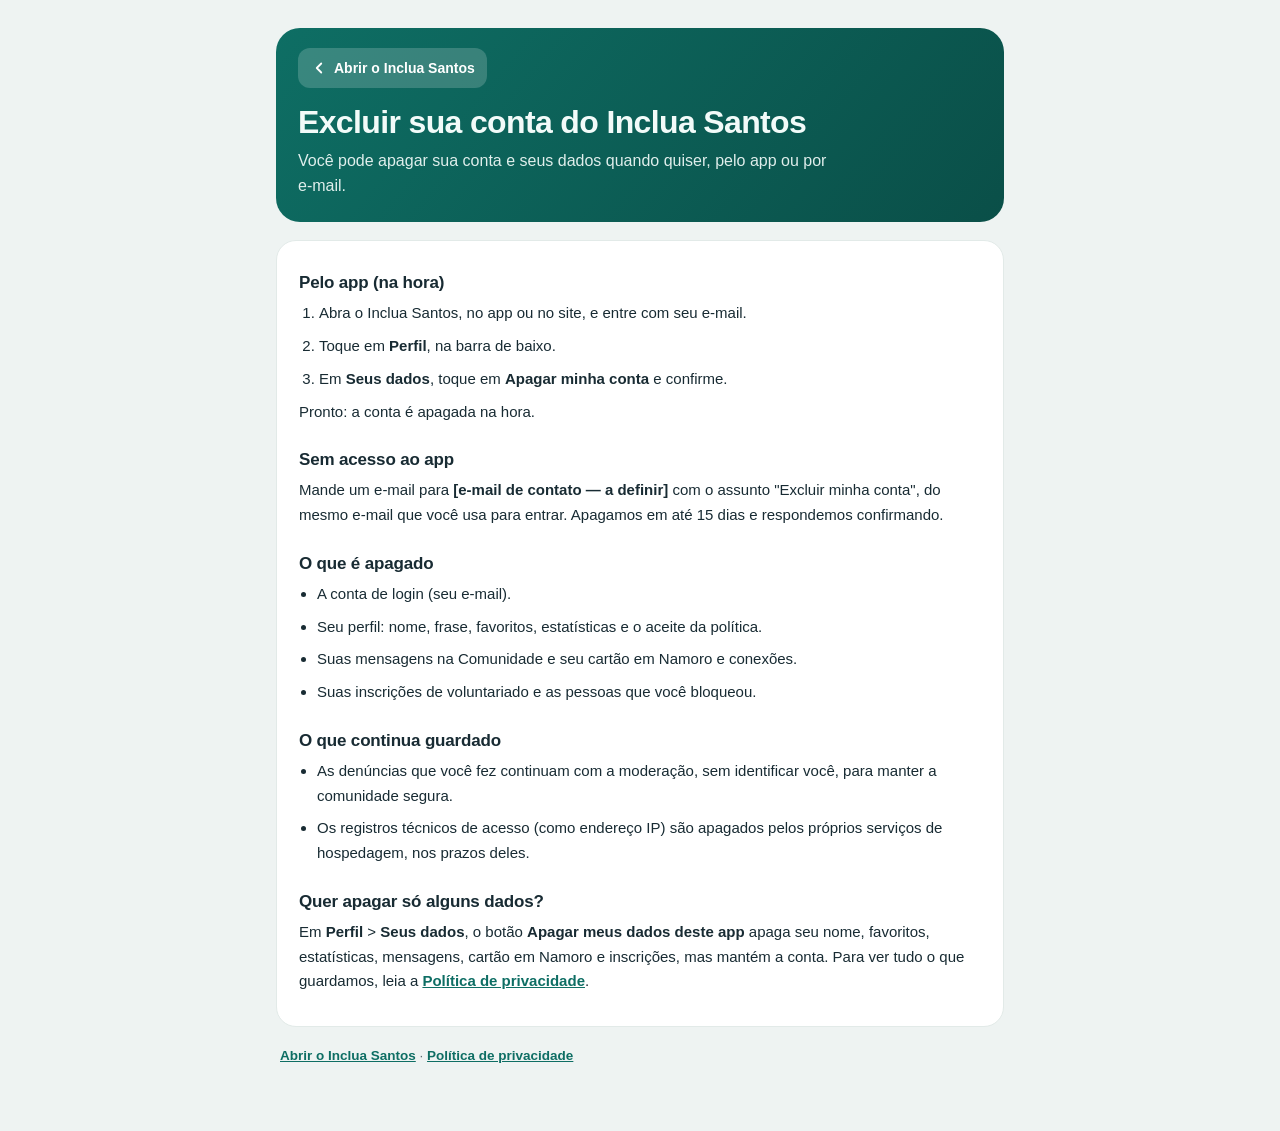
==== web/excluir-conta.html @ 398074b0 "Versão web independente do Inclua Santos com Supabase - web/: o protótipo do artifact sem depender d" ====
<!doctype html>
<html lang="pt-BR">
<head>
<meta charset="utf-8">
<meta name="viewport" content="width=device-width, initial-scale=1, viewport-fit=cover">
<meta http-equiv="Content-Security-Policy" content="default-src 'self'; script-src 'self'; style-src 'self' 'unsafe-inline'; img-src 'self' data:; object-src 'none'; frame-src 'none'; base-uri 'self'; form-action 'self'">
<title>Excluir conta · Inclua Santos</title>
<meta name="description" content="Como excluir sua conta e seus dados do app Inclua Santos.">
<meta name="theme-color" content="#0E6E64">
<link rel="icon" href="icons/icon.svg" type="image/svg+xml">
<link rel="icon" href="icons/favicon-32.png" sizes="32x32" type="image/png">
<link rel="stylesheet" href="css/app.css">
<link rel="stylesheet" href="css/pagina.css">
</head>
<body>
<main class="pagina">
  <header class="pagina-topo">
    <a class="voltar" href="./"><svg viewBox="0 0 24 24" fill="none" stroke="currentColor" stroke-width="2.4" stroke-linecap="round" stroke-linejoin="round" aria-hidden="true"><path d="M15 6l-6 6 6 6"/></svg>Abrir o Inclua Santos</a>
    <h1>Excluir sua conta do Inclua Santos</h1>
    <p>Você pode apagar sua conta e seus dados quando quiser, pelo app ou por e-mail.</p>
  </header>

  <article class="pagina-corpo politica">
    <h3>Pelo app (na hora)</h3>
    <ol>
      <li>Abra o Inclua Santos, no app ou no site, e entre com seu e-mail.</li>
      <li>Toque em <strong>Perfil</strong>, na barra de baixo.</li>
      <li>Em <strong>Seus dados</strong>, toque em <strong>Apagar minha conta</strong> e confirme.</li>
    </ol>
    <p>Pronto: a conta é apagada na hora.</p>

    <h3>Sem acesso ao app</h3>
    <p>Mande um e-mail para <strong class="contato-email">[e-mail de contato — a definir]</strong> com o assunto "Excluir minha conta", do mesmo e-mail que você usa para entrar. Apagamos em até 15 dias e respondemos confirmando.</p>

    <h3>O que é apagado</h3>
    <ul>
      <li>A conta de login (seu e-mail).</li>
      <li>Seu perfil: nome, frase, favoritos, estatísticas e o aceite da política.</li>
      <li>Suas mensagens na Comunidade e seu cartão em Namoro e conexões.</li>
      <li>Suas inscrições de voluntariado e as pessoas que você bloqueou.</li>
    </ul>

    <h3>O que continua guardado</h3>
    <ul>
      <li>As denúncias que você fez continuam com a moderação, sem identificar você, para manter a comunidade segura.</li>
      <li>Os registros técnicos de acesso (como endereço IP) são apagados pelos próprios serviços de hospedagem, nos prazos deles.</li>
    </ul>

    <h3>Quer apagar só alguns dados?</h3>
    <p>Em <strong>Perfil</strong> &gt; <strong>Seus dados</strong>, o botão <strong>Apagar meus dados deste app</strong> apaga seu nome, favoritos, estatísticas, mensagens, cartão em Namoro e inscrições, mas mantém a conta. Para ver tudo o que guardamos, leia a <a href="privacidade.html">Política de privacidade</a>.</p>
  </article>

  <p class="pagina-rodape"><a href="./">Abrir o Inclua Santos</a> · <a href="privacidade.html">Política de privacidade</a></p>
</main>
</body>
</html>
---- web/css/app.css ----
:root{
    --page-bg:#EEF3F2;
    --page-ink:#152530;
    --page-muted:#5A6B72;
    --card-shadow:0 24px 60px rgba(21,37,48,.18);

    --app-bg:#F7FAF9;
    --app-surface:#FFFFFF;
    --app-ink:#182B33;
    --app-muted:#5C6E75;
    --app-line:#E2EAE8;
    --brand:#0E6E64;
    --brand-soft:#DDEEEB;
    --accent:#F2A81D;

    --c-ativ:#0E6E64;   --c-ativ-bg:#DFEEEA;
    --c-ong:#6D4FC2;    --c-ong-bg:#EAE4F8;
    --c-emp:#1F5FA8;    --c-emp-bg:#E0EAF6;
    --c-sau:#C23A4B;    --c-sau-bg:#F9E3E6;
    --c-ali:#4C8A2F;    --c-ali-bg:#E4F0DC;
    --c-edu:#A96A00;    --c-edu-bg:#F7EBD4;
    --c-nam:#C2447E;    --c-nam-bg:#F9E2EE;

    --fav:#17803D;      --fav-bg:#DCF2E4;      --fav-deep:#0B4F26;
    --chat:#2E6F8E;     --chat-bg:#DFEAF1;
    --fav-solid:#17803D; --fav-on:#FFFFFF;
  }
  @media (prefers-color-scheme: dark){
    :root{
      --page-bg:#101B21;
      --page-ink:#E8F0EF;
      --page-muted:#93A6AC;
      --card-shadow:0 24px 60px rgba(0,0,0,.5);
      --app-bg:#15242B;
      --app-surface:#1C3039;
      --app-ink:#EAF3F1;
      --app-muted:#9EB3B8;
      --app-line:#2A404A;
      --brand:#3FB3A5;
      --brand-soft:#1E3C40;
      --c-ativ:#4FC0B0; --c-ativ-bg:#1D3B3C;
      --c-ong:#A98FE8;  --c-ong-bg:#33304E;
      --c-emp:#6FA8E0;  --c-emp-bg:#22374E;
      --c-sau:#E8798A;  --c-sau-bg:#452B33;
      --c-ali:#8BC46A;  --c-ali-bg:#2B3D26;
      --c-edu:#E0A94F;  --c-edu-bg:#43371F;
      --c-nam:#E883B4;  --c-nam-bg:#452B3B;
      --fav:#48B872;    --fav-bg:#1C3A28;      --fav-deep:#0E5C2E;
      --chat:#74AECD;   --chat-bg:#1E3746;
      --fav-solid:#1E8049; --fav-on:#FFFFFF;
    }
  }
  :root[data-theme="light"]{
    --page-bg:#EEF3F2; --page-ink:#152530; --page-muted:#5A6B72;
    --card-shadow:0 24px 60px rgba(21,37,48,.18);
    --app-bg:#F7FAF9; --app-surface:#FFFFFF; --app-ink:#182B33; --app-muted:#5C6E75;
    --app-line:#E2EAE8; --brand:#0E6E64; --brand-soft:#DDEEEB; --accent:#F2A81D;
    --c-ativ:#0E6E64; --c-ativ-bg:#DFEEEA; --c-ong:#6D4FC2; --c-ong-bg:#EAE4F8;
    --c-emp:#1F5FA8; --c-emp-bg:#E0EAF6; --c-sau:#C23A4B; --c-sau-bg:#F9E3E6;
    --c-ali:#4C8A2F; --c-ali-bg:#E4F0DC; --c-edu:#A96A00; --c-edu-bg:#F7EBD4;
    --c-nam:#C2447E; --c-nam-bg:#F9E2EE;
    --fav:#17803D;      --fav-bg:#DCF2E4;      --fav-deep:#0B4F26;
    --chat:#2E6F8E;     --chat-bg:#DFEAF1;
    --fav-solid:#17803D; --fav-on:#FFFFFF;
  }
  :root[data-theme="dark"]{
    --page-bg:#101B21; --page-ink:#E8F0EF; --page-muted:#93A6AC;
    --card-shadow:0 24px 60px rgba(0,0,0,.5);
    --app-bg:#15242B; --app-surface:#1C3039; --app-ink:#EAF3F1; --app-muted:#9EB3B8;
    --app-line:#2A404A; --brand:#3FB3A5; --brand-soft:#1E3C40;
    --c-ativ:#4FC0B0; --c-ativ-bg:#1D3B3C; --c-ong:#A98FE8; --c-ong-bg:#33304E;
    --c-emp:#6FA8E0; --c-emp-bg:#22374E; --c-sau:#E8798A; --c-sau-bg:#452B33;
    --c-ali:#8BC46A; --c-ali-bg:#2B3D26; --c-edu:#E0A94F; --c-edu-bg:#43371F;
    --c-nam:#E883B4; --c-nam-bg:#452B3B;
      --fav:#48B872;    --fav-bg:#1C3A28;      --fav-deep:#0E5C2E;
      --chat:#74AECD;   --chat-bg:#1E3746;
      --fav-solid:#1E8049; --fav-on:#FFFFFF;
  }

  *{box-sizing:border-box}
  body{
    margin:0;
    font-family:"Segoe UI",-apple-system,BlinkMacSystemFont,Roboto,"Helvetica Neue",Arial,sans-serif;
    background:var(--page-bg);
    color:var(--page-ink);
    min-height:100vh;
  }

  .stage{
    max-width:1100px;
    margin:0 auto;
    padding:48px 24px 72px;
    display:flex;
    gap:56px;
    align-items:flex-start;
    justify-content:center;
    flex-wrap:wrap;
  }
  .intro{flex:1 1 340px; max-width:420px; padding-top:32px}
  .intro .eyebrow{
    display:inline-block;
    font-size:12px; font-weight:700; letter-spacing:.14em; text-transform:uppercase;
    color:var(--brand);
    background:var(--brand-soft);
    padding:6px 12px; border-radius:999px;
    margin-bottom:18px;
  }
  .intro h1{
    font-size:clamp(30px,4vw,42px);
    line-height:1.12;
    margin:0 0 14px;
    letter-spacing:-.02em;
    text-wrap:balance;
  }
  .intro h1 em{font-style:normal; color:var(--brand)}
  .intro p{color:var(--page-muted); line-height:1.65; margin:0 0 22px; max-width:52ch}
  .feature-list{list-style:none; margin:0; padding:0; display:flex; flex-direction:column; gap:12px}
  .feature-list li{
    display:flex; gap:12px; align-items:flex-start;
    font-size:14.5px; line-height:1.5; color:var(--page-ink);
  }
  .feature-list .dot{
    flex:none; width:26px; height:26px; border-radius:8px;
    display:grid; place-items:center;
    background:var(--brand-soft); color:var(--brand);
  }
  .feature-list .dot svg{width:15px;height:15px}
  .hint{
    margin-top:26px; font-size:13px; color:var(--page-muted);
    border-left:3px solid var(--accent); padding-left:12px; line-height:1.55;
  }

  /* ---------- Phone ---------- */
  .phone{
    flex:none;
    width:392px; max-width:100%;
    background:#0B1418;
    border-radius:46px;
    padding:12px;
    box-shadow:var(--card-shadow);
  }
  .screen-wrap{
    background:var(--app-bg);
    border-radius:36px;
    overflow:hidden;
    height:780px;
    display:flex; flex-direction:column;
    position:relative;
    color:var(--app-ink);
  }
  .statusbar{
    flex:none;
    display:flex; justify-content:space-between; align-items:center;
    padding:14px 26px 8px;
    font-size:13px; font-weight:600;
    color:var(--app-ink);
  }
  .statusbar .icons{display:flex; gap:6px; align-items:center}
  .statusbar svg{width:16px; height:16px}

  .screens{flex:1; position:relative; overflow:hidden}
  .screen{
    position:absolute; inset:0;
    display:none;
    flex-direction:column;
    overflow-y:auto;
    scrollbar-width:thin;
    padding:8px 20px 96px;
    animation:slide .28s ease;
  }
  .screen.active{display:flex}
  @keyframes slide{from{opacity:0; transform:translateX(14px)} to{opacity:1; transform:none}}
  @media (prefers-reduced-motion: reduce){
    .screen{animation:none}
  }

  /* ---------- Home ---------- */
  .home-head{display:flex; align-items:center; justify-content:space-between; margin:6px 0 4px}
  .home-head .hello{font-size:13px; color:var(--app-muted); margin:0}
  .home-head .name{font-size:21px; font-weight:700; margin:2px 0 0; letter-spacing:-.01em}
  .avatar{
    width:44px; height:44px; border-radius:50%;
    background:linear-gradient(135deg,var(--brand),var(--accent));
    color:#fff; font-weight:700; font-size:16px;
    display:grid; place-items:center;
    border:none; cursor:pointer;
  }
  .search{
    margin:16px 0 6px;
    display:flex; align-items:center; gap:10px;
    background:var(--app-surface);
    border:1px solid var(--app-line);
    border-radius:14px;
    padding:12px 14px;
    color:var(--app-muted); font-size:14px;
  }
  .search svg{width:18px; height:18px; flex:none}

  .banner{
    margin:14px 0 4px;
    background:linear-gradient(120deg,var(--brand),#0A4F48);
    border-radius:18px;
    padding:16px 18px;
    color:#F2FBF9;
  }
  :root[data-theme="dark"] .banner{background:linear-gradient(120deg,#0E6E64,#0A4038)}
  .banner strong{display:block; font-size:15px; margin-bottom:4px}
  .banner span{font-size:12.5px; opacity:.85; line-height:1.45; display:block}

  .section-label{
    font-size:12px; font-weight:700; letter-spacing:.12em; text-transform:uppercase;
    color:var(--app-muted);
    margin:20px 0 12px;
  }
  .grid{display:grid; grid-template-columns:1fr 1fr; gap:12px}
  .cat{
    background:var(--app-surface);
    border:1px solid var(--app-line);
    border-radius:18px;
    padding:16px 14px 14px;
    text-align:left;
    cursor:pointer;
    font:inherit; color:var(--app-ink);
    display:flex; flex-direction:column; gap:10px;
    transition:transform .15s ease, box-shadow .15s ease;
  }
  .cat:hover{transform:translateY(-2px); box-shadow:0 10px 24px rgba(15,40,50,.10)}
  a.cat{text-decoration:none}
  .cat:focus-visible, .navbtn:focus-visible, .back:focus-visible, .avatar:focus-visible,
  .a11y-fab:focus-visible, .a11y-opt:focus-visible, .item:focus-visible{
    outline:3px solid var(--accent); outline-offset:2px;
  }
  .cat .ic{
    width:44px; height:44px; border-radius:13px;
    display:grid; place-items:center;
  }
  .cat .ic svg{width:23px; height:23px}
  .cat h3{margin:0; font-size:14.5px; font-weight:700; letter-spacing:-.01em}
  .cat p{margin:0; font-size:12px; color:var(--app-muted); line-height:1.45}
  .cat.wide{grid-column:1 / -1; flex-direction:row; align-items:center; gap:14px}
  .cat.wide .txt{display:flex; flex-direction:column; gap:3px}
  .cat .chev{margin-left:auto; color:var(--app-muted)}
  .cat .chev svg{width:18px;height:18px}

  /* ---------- Detail screens ---------- */
  .detail-head{
    margin:4px -20px 0;
    padding:14px 20px 18px;
    color:#fff;
    border-radius:0 0 26px 26px;
  }
  .detail-head .toprow{display:flex; align-items:center; gap:10px; margin-bottom:12px}
  .back{
    width:38px; height:38px; border-radius:12px; border:none; cursor:pointer;
    background:rgba(255,255,255,.22); color:#fff;
    display:grid; place-items:center;
  }
  .back svg{width:20px; height:20px}
  .detail-head h2{margin:0; font-size:22px; letter-spacing:-.01em}
  .detail-head p{margin:6px 0 0; font-size:13px; opacity:.92; line-height:1.5; max-width:40ch}
  .chips{display:flex; gap:8px; margin-top:14px; flex-wrap:wrap}
  .chip{
    font-size:11.5px; font-weight:600;
    background:rgba(255,255,255,.2); color:#fff;
    padding:5px 11px; border-radius:999px;
  }
  .items{display:flex; flex-direction:column; gap:12px; margin-top:18px}
  .item{
    background:var(--app-surface);
    border:1px solid var(--app-line);
    border-radius:16px;
    padding:14px;
    display:flex; gap:12px; align-items:flex-start;
    cursor:pointer; font:inherit; color:var(--app-ink); text-align:left;
    text-decoration:none;
  }
  .item .ext{margin-left:auto; flex:none; color:var(--app-muted); padding-top:2px}
  .item .ext svg{width:16px; height:16px}
  .item .ic{
    flex:none; width:42px; height:42px; border-radius:12px;
    display:grid; place-items:center;
  }
  .item .ic svg{width:21px; height:21px}
  .item h4{margin:0 0 3px; font-size:14px; font-weight:700}
  .item p{margin:0; font-size:12.5px; color:var(--app-muted); line-height:1.5}
  .tag{
    display:inline-block; margin-top:8px;
    font-size:10.5px; font-weight:700; letter-spacing:.06em; text-transform:uppercase;
    padding:3px 9px; border-radius:999px;
  }

  /* ---------- Bottom nav ---------- */
  .navbar{
    position:absolute; left:0; right:0; bottom:0;
    background:var(--app-surface);
    border-top:1px solid var(--app-line);
    display:flex;
    padding:8px 10px 18px;
  }
  .navbtn{
    flex:1; border:none; background:none; cursor:pointer;
    display:flex; flex-direction:column; align-items:center; gap:4px;
    font-size:10.5px; font-weight:600; color:var(--app-muted);
    padding:6px 0; border-radius:12px;
  }
  .navbtn svg{width:22px; height:22px}
  .navbtn.on{color:var(--brand)}

  /* ---------- Accessibility FAB ---------- */
  .a11y-fab{
    position:absolute; right:16px; bottom:86px; z-index:30;
    width:52px; height:52px; border-radius:50%;
    border:none; cursor:pointer;
    background:var(--brand); color:#fff;
    display:grid; place-items:center;
    box-shadow:0 8px 20px rgba(10,60,55,.35);
    font-weight:800; font-size:18px;
  }
  .a11y-menu{
    position:absolute; right:16px; bottom:146px; z-index:30;
    background:var(--app-surface);
    border:1px solid var(--app-line);
    border-radius:16px;
    box-shadow:0 14px 34px rgba(10,30,40,.25);
    padding:8px;
    display:none; flex-direction:column; gap:4px;
    min-width:190px;
  }
  .a11y-menu.open{display:flex}
  .a11y-opt{
    border:none; background:none; cursor:pointer;
    display:flex; align-items:center; gap:10px;
    font:inherit; font-size:13.5px; font-weight:600; color:var(--app-ink);
    padding:10px 12px; border-radius:11px;
  }
  .a11y-opt:hover{background:var(--brand-soft)}
  .a11y-opt svg{width:18px; height:18px; color:var(--brand)}
  .a11y-opt .state{margin-left:auto; font-size:11px; color:var(--app-muted); font-weight:700}

  /* in-app accessibility modes */
  .screen-wrap.big-text{font-size:117%}
  .screen-wrap.big-text .cat h3{font-size:16.5px}
  .screen-wrap.big-text .cat p{font-size:13.5px}
  .screen-wrap.big-text .item h4{font-size:16px}
  .screen-wrap.big-text .item p{font-size:14px}
  .screen-wrap.big-text .detail-head p{font-size:15px}
  .screen-wrap.contrast{
    --app-bg:#FFFFFF; --app-surface:#FFFFFF; --app-ink:#000000;
    --app-muted:#1E2A30; --app-line:#000000; --brand:#004A42; --brand-soft:#D2E8E4;
    --fav:#0A5C2B; --fav-bg:#FFFFFF; --fav-deep:#06371A;
    --chat:#12455C; --chat-bg:#FFFFFF;
    --fav-solid:#0A5C2B; --fav-on:#FFFFFF;
    --accent:#8A5A00;
  }
  .screen-wrap.contrast .fav-star[aria-pressed="true"]{
    background:#8A5A00; border-color:#8A5A00; color:#fff;
  }
  .screen-wrap.contrast .cat, .screen-wrap.contrast .item, .screen-wrap.contrast .search{border-width:2px}

  .toast{
    position:absolute; left:50%; bottom:150px; transform:translateX(-50%) translateY(8px);
    background:#132A2F; color:#EFF8F6;
    font-size:13px; font-weight:600;
    padding:11px 18px; border-radius:12px;
    opacity:0; pointer-events:none;
    transition:opacity .25s, transform .25s;
    z-index:40; white-space:nowrap;
  }
  .toast.show{opacity:1; transform:translateX(-50%) translateY(0)}

  @media (max-width:860px){
    .stage{padding-top:28px; gap:32px}
    .intro{max-width:560px; padding-top:0; text-align:center}
    .intro p{margin-inline:auto}
    .feature-list{display:none}
    .hint{border-left:none; border-top:3px solid var(--accent); padding:12px 0 0; text-align:center}
  }

  /* ---------- utilitários ---------- */
  [hidden]{display:none !important}
  .sr-only{
    position:absolute; width:1px; height:1px; padding:0; margin:-1px;
    overflow:hidden; clip:rect(0 0 0 0); white-space:nowrap; border:0;
  }
  .btn-inline{
    border:none; background:none; padding:0; font:inherit; font-weight:700;
    color:var(--brand); text-decoration:underline; cursor:pointer;
  }
  .btn-inline:focus-visible{outline:3px solid var(--accent); outline-offset:2px}
  .hint-sm{margin:0; font-size:12px; line-height:1.5; color:var(--app-muted)}
  .hint-sm.velho{
    color:var(--c-sau); font-weight:600;
    background:var(--c-sau-bg); border-radius:10px; padding:9px 11px;
  }
  .notice{
    margin:12px 0 0; font-size:12.5px; line-height:1.55; color:var(--app-ink);
    background:var(--app-surface); border:1px solid var(--app-line);
    border-left:3px solid var(--accent); border-radius:12px; padding:11px 13px;
  }
  .empty{
    text-align:center; padding:28px 18px; color:var(--app-muted);
    font-size:13.5px; line-height:1.6;
  }
  .empty svg{width:34px; height:34px; opacity:.55; margin-bottom:10px}
  .item .state{
    margin-left:auto; align-self:center; flex:none;
    font-size:11px; font-weight:700; letter-spacing:.06em;
    text-transform:uppercase; color:var(--app-muted);
  }

  /* ---------- estrela de favoritar ---------- */
  .fav-wrap{position:relative; display:flex; min-width:0}
  .fav-wrap.wide{grid-column:1 / -1}
  .fav-wrap > .cat, .fav-wrap > .item{flex:1; min-width:0}
  .fav-wrap.card > .cat{padding-right:56px}
  .fav-wrap.row > .item, .fav-wrap.row > .cat{padding-right:58px}
  .fav-wrap > .cat:hover{transform:none}
  .fav-wrap:has(> .cat:hover){transform:translateY(-2px)}
  .fav-star{
    position:absolute; z-index:2; padding:0; cursor:pointer;
    top:9px; right:9px;
    width:44px; height:44px; border-radius:13px;
    border:1px solid var(--app-line);
    background:var(--app-surface); color:var(--app-muted);
    display:grid; place-items:center;
  }
  .fav-star svg{width:21px; height:21px; pointer-events:none}
  .fav-star:hover{border-color:var(--accent); color:var(--accent)}
  .fav-star[aria-pressed="true"]{
    background:var(--accent); border-color:var(--accent); color:#3A2600;
  }
  .fav-star:focus-visible{outline:3px solid var(--accent); outline-offset:2px}
  .screen-wrap.pick-mode .fav-star:not([aria-pressed="true"]){
    border-color:var(--fav); color:var(--fav); animation:starPulse 1.8s ease-in-out infinite;
  }
  @keyframes starPulse{
    0%,100%{box-shadow:0 0 0 0 rgba(23,128,61,.34)}
    50%{box-shadow:0 0 0 7px rgba(23,128,61,0)}
  }
  @media (prefers-reduced-motion: reduce){
    .screen-wrap.pick-mode .fav-star:not([aria-pressed="true"]){animation:none}
  }

  /* ---------- Favoritos ---------- */
  .fav-cta{
    margin-top:18px; width:100%; border:none; cursor:pointer; font:inherit;
    background:var(--fav-solid); color:var(--fav-on);
    font-size:15.5px; font-weight:700;
    padding:16px 18px; border-radius:16px;
    display:flex; align-items:center; justify-content:center; gap:10px;
    box-shadow:0 8px 20px rgba(11,79,38,.25);
  }
  .fav-cta svg{width:20px; height:20px; flex:none}
  .fav-cta:hover{background:var(--fav-deep)}
  .fav-cta:focus-visible{outline:3px solid var(--accent); outline-offset:3px}
  .fav-cta[aria-pressed="true"]{background:var(--fav-deep)}

  /* ---------- Chat ---------- */
  .tabs{
    display:flex; gap:6px; margin-top:18px; padding:5px;
    background:var(--app-surface); border:1px solid var(--app-line); border-radius:15px;
  }
  .tab{
    flex:1; border:none; background:none; font:inherit; cursor:pointer;
    font-size:13px; font-weight:700; color:var(--app-muted);
    padding:11px 8px; border-radius:11px;
    display:flex; align-items:center; justify-content:center; gap:7px;
  }
  .tab svg{width:16px; height:16px; flex:none}
  .tab[aria-selected="true"]{background:var(--brand); color:#fff}
  .tab:focus-visible{outline:3px solid var(--accent); outline-offset:2px}
  .chat-panel{display:flex; flex-direction:column; gap:12px; margin-top:16px; padding-bottom:66px}
  .chat-meta{
    margin:0; display:flex; align-items:center; gap:8px;
    font-size:12px; line-height:1.5; color:var(--app-muted);
  }
  .dot-live{width:8px; height:8px; border-radius:50%; background:#2FA85C; flex:none}
  .dot-live.off{background:var(--app-muted)}
  .chat-log{display:flex; flex-direction:column; gap:10px; min-height:120px}
  .msg{
    max-width:88%; padding:10px 13px; border-radius:15px;
    font-size:13.5px; line-height:1.55; overflow-wrap:anywhere; white-space:pre-wrap;
  }
  .msg .who{
    display:block; margin-bottom:3px;
    font-size:10.5px; font-weight:700; letter-spacing:.07em; text-transform:uppercase;
    opacity:.8;
  }
  .msg.them{align-self:flex-start; background:var(--app-surface); border:1px solid var(--app-line)}
  .msg.me{align-self:flex-end; background:var(--brand); color:#fff}
  .msg.sys{
    align-self:center; text-align:center; max-width:100%;
    background:none; color:var(--app-muted); font-size:12px; padding:2px 0;
  }
  .composer{
    display:flex; gap:8px; align-items:flex-end;
    border-top:1px solid var(--app-line); padding-top:12px;
  }
  .composer textarea{
    flex:1; min-width:0; resize:none; font:inherit; font-size:14px; line-height:1.45;
    color:var(--app-ink); background:var(--app-surface);
    border:1px solid var(--app-line); border-radius:13px;
    padding:11px 12px; min-height:46px; max-height:130px;
  }
  .composer textarea:focus-visible{outline:3px solid var(--accent); outline-offset:1px}
  .btn-send{
    flex:none; width:46px; height:46px; border-radius:13px; border:none; cursor:pointer;
    background:var(--brand); color:#fff; display:grid; place-items:center;
  }
  .btn-send svg{width:20px; height:20px}
  .btn-send:disabled{opacity:.45; cursor:not-allowed}
  .btn-send:focus-visible{outline:3px solid var(--accent); outline-offset:2px}

  /* ---------- Perfil ---------- */
  .prof-top{display:flex; align-items:center; gap:14px; margin-top:18px}
  .avatar-lg{
    flex:none; width:66px; height:66px; border-radius:50%;
    background:linear-gradient(140deg,var(--brand),#0A4F48);
    color:#fff; font-weight:700; font-size:25px;
    display:grid; place-items:center;
  }
  .prof-name{margin:0; font-size:19px; font-weight:700; letter-spacing:-.01em}
  .prof-sub{margin:3px 0 0; font-size:12.5px; color:var(--app-muted)}
  .stats{display:grid; grid-template-columns:1fr 1fr; gap:10px; margin-top:0}
  .stat{
    background:var(--app-surface); border:1px solid var(--app-line);
    border-radius:15px; padding:13px 14px;
  }
  .stat b{
    display:block; font-size:23px; line-height:1.15; letter-spacing:-.02em;
    font-variant-numeric:tabular-nums;
  }
  .stat span{
    display:block; margin-top:3px;
    font-size:11px; font-weight:700; letter-spacing:.07em; text-transform:uppercase;
    color:var(--app-muted);
  }
  .field{display:flex; flex-direction:column; gap:8px; margin-top:0}
  .field label{
    font-size:11.5px; font-weight:700; letter-spacing:.07em; text-transform:uppercase;
    color:var(--app-muted);
  }
  .field .row{display:flex; gap:8px; align-items:stretch}
  .field input{
    flex:1; min-width:0; font:inherit; font-size:14px;
    color:var(--app-ink); background:var(--app-surface);
    border:1px solid var(--app-line); border-radius:13px; padding:12px;
  }
  .field input:focus-visible{outline:3px solid var(--accent); outline-offset:1px}
  .btn-line{
    flex:none; border:1px solid var(--brand); background:var(--brand); color:#fff;
    font:inherit; font-size:13.5px; font-weight:700; cursor:pointer;
    padding:12px 16px; border-radius:13px;
  }
  .btn-line:focus-visible{outline:3px solid var(--accent); outline-offset:2px}
  .danger h4{color:var(--c-sau)}

  /* modo texto grande alcança as telas novas */
  .screen-wrap.big-text .msg{font-size:15.5px}
  .screen-wrap.big-text .composer textarea{font-size:15.5px}
  .screen-wrap.big-text .stat b{font-size:25px}
  .screen-wrap.big-text .prof-name{font-size:21px}
  .screen-wrap.big-text .notice,
  .screen-wrap.big-text .hint-sm,
  .screen-wrap.big-text .chat-meta{font-size:14px}
  .screen-wrap.big-text .tab{font-size:14.5px}
  .screen-wrap.big-text .field label,
  .screen-wrap.big-text .stat span{font-size:12.5px}
  .screen-wrap.big-text .empty{font-size:15px}
  .screen-wrap.big-text .fav-cta{font-size:17px}
  .screen-wrap.big-text .field input,
  .screen-wrap.big-text .btn-line{font-size:15.5px}
  .screen-wrap.big-text .msg .who{font-size:12px}

  /* ---------- denúncia ---------- */
  .msg .acoes{display:flex; justify-content:flex-end; margin:8px -4px -4px 0}
  .msg .nota{display:block; margin-top:6px; font-size:11px; font-weight:700; opacity:.85}
  .btn-denunciar{
    display:inline-flex; align-items:center; gap:5px;
    border:1px solid var(--app-line); background:var(--app-surface); cursor:pointer;
    font:inherit; font-size:12px; font-weight:700; color:var(--app-muted); white-space:nowrap;
    min-height:32px; padding:5px 11px; border-radius:999px;
  }
  .btn-denunciar svg{width:13px; height:13px; flex:none}
  .btn-denunciar:hover{color:var(--c-sau); border-color:var(--c-sau)}
  .btn-denunciar:focus-visible{outline:3px solid var(--accent); outline-offset:1px}
  .pessoa-linha{display:flex; flex-direction:column}
  .pessoa-linha > .btn-denunciar{align-self:flex-end; margin-top:6px}

  .comm-topo{display:flex; align-items:center; justify-content:space-between; gap:8px 10px; flex-wrap:wrap}
  .btn-denunciar-geral{
    display:inline-flex; align-items:center; gap:6px; flex:none;
    border:1px solid var(--c-sau); background:var(--app-surface); color:var(--c-sau);
    font:inherit; font-size:12.5px; font-weight:700; cursor:pointer; white-space:nowrap;
    min-height:36px; padding:7px 13px; border-radius:999px;
  }
  .btn-denunciar-geral svg{width:15px; height:15px; flex:none}
  .btn-denunciar-geral:hover{background:var(--c-sau-bg)}
  .btn-denunciar-geral:focus-visible{outline:3px solid var(--accent); outline-offset:2px}
  .escolhas{display:flex; flex-direction:column; gap:8px}
  .motivo.escolha{align-items:flex-start}
  .motivo.escolha input{margin-top:2px}
  .escolha-txt{display:flex; flex-direction:column; gap:3px; min-width:0}
  .escolha-txt b{font-size:10.5px; font-weight:700; letter-spacing:.07em; text-transform:uppercase; color:var(--app-muted)}
  .escolha-txt span{overflow-wrap:anywhere}
  .modal-caixa .notice{margin:14px 0 16px}
  .section-label:focus{outline:none}

  .modal-fundo{
    position:absolute; inset:0; z-index:50;
    background:rgba(8,20,24,.55);
    display:flex; align-items:flex-end;
  }
  .modal-caixa{
    width:100%; max-height:90%;
    display:flex; flex-direction:column;
    background:var(--app-surface); color:var(--app-ink);
    border-radius:24px 24px 0 0;
    box-shadow:0 -12px 30px rgba(0,0,0,.25);
  }
  .modal-corpo{flex:1 1 auto; min-height:0; overflow-y:auto; padding:20px 20px 2px}
  .modal-caixa h3{margin:0 0 6px; font-size:17px; letter-spacing:-.01em}
  .citacao{
    margin:12px 0 0; font-size:13px; line-height:1.5; color:var(--app-ink);
    background:var(--app-bg); border-left:3px solid var(--c-sau);
    border-radius:10px; padding:9px 11px;
    white-space:pre-wrap; overflow-wrap:anywhere;
  }
  .motivos{border:none; margin:14px 0 16px; padding:0; display:flex; flex-direction:column; gap:8px}
  .motivos legend{
    padding:0; margin-bottom:8px;
    font-size:11.5px; font-weight:700; letter-spacing:.07em; text-transform:uppercase;
    color:var(--app-muted);
  }
  .motivo{
    display:flex; align-items:center; gap:11px; cursor:pointer;
    font-size:13.5px; line-height:1.35;
    border:1px solid var(--app-line); border-radius:12px; padding:11px 12px;
  }
  .motivo input{flex:none; width:18px; height:18px; margin:0; accent-color:var(--c-sau)}
  .motivo:has(input:checked){border-color:var(--c-sau); background:var(--c-sau-bg)}
  .motivo:has(input:focus-visible){outline:3px solid var(--accent); outline-offset:2px}
  .modal-botoes{flex:none; display:flex; gap:10px; padding:12px 20px 22px; border-top:1px solid var(--app-line)}
  .modal-botoes .btn-line{flex:1}
  .btn-line.sec{background:var(--app-surface); color:var(--app-ink); border-color:var(--app-line)}
  .btn-line.perigo{background:var(--c-sau); border-color:var(--c-sau); color:var(--app-surface)}
  .btn-line:disabled{opacity:.45; cursor:not-allowed}

  /* ---------- moderação ---------- */
  .mod-item{
    background:var(--app-surface); border:1px solid var(--app-line);
    border-radius:16px; padding:14px;
  }
  .mod-item h4{margin:0; font-size:14px; font-weight:700}
  .mod-item > p{margin:8px 0 0; font-size:12.5px; line-height:1.5; color:var(--app-muted)}
  .mod-item > p.citacao{color:var(--app-ink)}
  .mod-botoes{display:flex; flex-wrap:wrap; gap:8px; margin-top:12px}
  .mod-botoes button{
    border:1px solid var(--brand); background:var(--app-surface); color:var(--brand);
    font:inherit; font-size:12.5px; font-weight:700; cursor:pointer;
    min-height:40px; padding:9px 12px; border-radius:11px;
  }
  .mod-botoes button.perigo{border-color:var(--c-sau); color:var(--c-sau)}
  .mod-botoes button:focus-visible{outline:3px solid var(--accent); outline-offset:2px}

  /* ---------- política de privacidade ---------- */
  .politica h3{margin:20px 0 6px; font-size:14.5px; letter-spacing:-.01em}
  .politica p, .politica li{margin:0 0 8px; font-size:13px; line-height:1.6; color:var(--app-ink)}
  .politica ul{margin:0; padding-left:18px}
  .politica .notice{margin-top:16px}

  .screen-wrap.big-text .btn-denunciar{font-size:14px}
  .screen-wrap.big-text .btn-denunciar-geral{font-size:14.5px}
  .screen-wrap.big-text .escolha-txt b{font-size:12px}
  .screen-wrap.big-text .motivo,
  .screen-wrap.big-text .citacao,
  .screen-wrap.big-text .mod-item > p,
  .screen-wrap.big-text .mod-botoes button{font-size:15px}
  .screen-wrap.big-text .politica p,
  .screen-wrap.big-text .politica li{font-size:15px}
  .screen-wrap.big-text .politica h3{font-size:16.5px}
  .screen-wrap.contrast .mod-item, .screen-wrap.contrast .motivo{border-width:2px}
  .screen-wrap.contrast .btn-denunciar{color:var(--app-ink); border-width:2px}
  .screen-wrap.contrast .btn-denunciar-geral{border:2px solid #9E1B2E; color:#9E1B2E}
  .screen-wrap.contrast .btn-line.perigo{background:#9E1B2E; border-color:#9E1B2E; color:#FFFFFF}
  .screen-wrap.contrast .motivo:has(input:checked){background:#FFFFFF; border-color:#000000; border-width:3px}
  .screen-wrap.contrast .mod-botoes button.perigo{border-color:#9E1B2E; color:#9E1B2E}

  /* ---------- seja voluntário ou doe ---------- */
  .ong-opcoes{display:grid; grid-template-columns:1fr 1fr; gap:10px}
  .ong-opcao{
    display:flex; align-items:center; gap:10px; cursor:pointer;
    background:var(--app-surface); border:1px solid var(--app-line); border-radius:14px;
    padding:12px; min-height:58px;
    font-size:13px; font-weight:700; line-height:1.3; color:var(--app-ink);
  }
  .ong-opcao input{flex:none; width:18px; height:18px; margin:0; accent-color:#5B3FB0}
  .ong-opcao:has(input:checked){border-color:var(--c-ong); background:var(--c-ong-bg)}
  .ong-opcao:has(input:focus-visible){outline:3px solid var(--accent); outline-offset:2px}
  #scr-ajudar .tab[aria-selected="true"]{background:#5B3FB0; color:#fff}
  .ajudar-painel{display:flex; flex-direction:column; gap:12px; margin-top:16px}
  .ajudar-painel .notice{margin-top:0}
  .item.estatico{cursor:default}
  .vol-form{display:flex; flex-direction:column; gap:18px}
  .field .rotulo{
    margin:0; font-size:11.5px; font-weight:700; letter-spacing:.07em; text-transform:uppercase;
    color:var(--app-muted);
  }
  .field textarea{
    font:inherit; font-size:14px; line-height:1.45; resize:vertical; min-height:84px;
    color:var(--app-ink); background:var(--app-surface);
    border:1px solid var(--app-line); border-radius:13px; padding:12px;
  }
  .field textarea:focus-visible{outline:3px solid var(--accent); outline-offset:1px}
  .opcoes-check{display:flex; flex-wrap:wrap; gap:8px}
  .check-chip{
    display:inline-flex; align-items:center; gap:9px; cursor:pointer;
    background:var(--app-surface); border:1px solid var(--app-line); border-radius:12px;
    padding:10px 12px; min-height:44px; font-size:13px; line-height:1.3; color:var(--app-ink);
  }
  .field label.check-chip{font-size:13px; font-weight:500; letter-spacing:normal; text-transform:none; color:var(--app-ink)}
  .check-chip input{flex:none; width:18px; height:18px; margin:0; accent-color:#5B3FB0}
  .check-chip:has(input:checked){border-color:var(--c-ong); background:var(--c-ong-bg)}
  .check-chip:has(input:focus-visible){outline:3px solid var(--accent); outline-offset:2px}
  .vol-erro{margin:0; font-size:13px; font-weight:700; line-height:1.45; color:var(--c-sau)}
  .sucesso{
    text-align:center; background:var(--app-surface); border:1px solid var(--app-line);
    border-radius:18px; padding:22px 18px;
  }
  .sucesso:focus{outline:none}
  .sucesso svg{width:46px; height:46px; color:var(--fav)}
  .sucesso h3{margin:8px 0 6px; font-size:18px; letter-spacing:-.01em}
  .sucesso p{margin:0 0 16px; font-size:13.5px; line-height:1.55; color:var(--app-muted)}
  .mod-botoes a{
    display:inline-flex; align-items:center; text-decoration:none;
    border:1px solid var(--brand); background:var(--app-surface); color:var(--brand);
    font-size:12.5px; font-weight:700; min-height:40px; padding:9px 12px; border-radius:11px;
  }
  .mod-botoes a:focus-visible{outline:3px solid var(--accent); outline-offset:2px}
  .screen-wrap.big-text .ong-opcao,
  .screen-wrap.big-text .field label.check-chip,
  .screen-wrap.big-text .field textarea{font-size:15px}
  .screen-wrap.big-text .field .rotulo{font-size:12.5px}
  .screen-wrap.contrast .ong-opcao, .screen-wrap.contrast .check-chip{border-width:2px}
  .screen-wrap.contrast .ong-opcao:has(input:checked),
  .screen-wrap.contrast .check-chip:has(input:checked){background:#FFFFFF; border-color:#000000; border-width:3px}

  /* ---------- tela cheia: celular e app Android ---------- */
  @media (max-width: 699px){
    body{background:var(--app-bg)}
    .stage{display:block; padding:0; max-width:none}
    .intro{display:none}
    .phone{width:100%; padding:0; border-radius:0; background:none; box-shadow:none}
    .screen-wrap{height:100vh; height:100dvh; border-radius:0}
    .statusbar{display:none}
    .screens{margin-top:env(safe-area-inset-top)}
    .navbar{padding-bottom:calc(18px + env(safe-area-inset-bottom))}
  }
  html.app-nativo body{background:var(--app-bg)}
  html.app-nativo .stage{display:block; padding:0; max-width:none}
  html.app-nativo .intro{display:none}
  html.app-nativo .phone{width:100%; max-width:none; padding:0; border-radius:0; background:none; box-shadow:none}
  html.app-nativo .screen-wrap{height:100vh; height:100dvh; border-radius:0}
  html.app-nativo .statusbar{display:none}

  /* ---------- links da apresentação e da política ---------- */
  .links-legais{margin:14px 0 0; font-size:13px; color:var(--page-muted)}
  .links-legais a{color:var(--brand); font-weight:600}
  .politica a, .link-ext{color:var(--brand); font-weight:700}
  .politica a:focus-visible, .link-ext:focus-visible, .links-legais a:focus-visible{outline:3px solid var(--accent); outline-offset:2px}

  /* ---------- entrar com e-mail ---------- */
  .entrar-form{margin-top:18px}
  .entrar-form .fav-cta, .entrar-form .mod-botoes{margin-top:0}
  .entrar-form .notice{margin-top:0}
  .entrar-form .notice:focus{outline:none}

  /* ---------- denúncia: bloquear também; janela de confirmação ---------- */
  .motivo.bloquear-tambem{margin:0 0 16px; align-items:flex-start}
  .motivo.bloquear-tambem input{margin-top:1px}
  #dialogo-texto{margin:0 0 16px; font-size:13.5px; color:var(--app-ink)}
  .screen-wrap.big-text #dialogo-texto{font-size:15px}
---- web/css/pagina.css ----
/* Páginas públicas de texto (política de privacidade, excluir conta).
   Usa as cores de app.css. */
.pagina{max-width:760px; margin:0 auto; padding:28px 16px 64px}
.pagina-topo{
  background:linear-gradient(130deg,var(--brand),#0A4F48); color:#F2FBF9;
  border-radius:24px; padding:20px 22px 24px;
}
:root[data-theme="dark"] .pagina-topo{background:linear-gradient(130deg,#0E6E64,#0A4038)}
.pagina-topo .voltar{
  display:inline-flex; align-items:center; gap:6px; min-height:40px;
  color:#fff; font-weight:700; font-size:14px; text-decoration:none;
  background:rgba(255,255,255,.18); border-radius:12px; padding:8px 12px;
}
.pagina-topo .voltar svg{width:18px; height:18px}
.pagina-topo h1{margin:16px 0 8px; font-size:clamp(24px,5vw,32px); line-height:1.15; letter-spacing:-.02em}
.pagina-topo p{margin:0; line-height:1.55; opacity:.92; max-width:60ch}
.pagina-corpo{
  background:var(--app-surface); color:var(--app-ink);
  border:1px solid var(--app-line); border-radius:20px;
  padding:6px 22px 24px; margin-top:18px;
}
.pagina .politica h3{font-size:17px; margin:26px 0 8px}
.pagina .politica p, .pagina .politica li{font-size:15px; line-height:1.65}
.pagina .politica ol{margin:0; padding-left:20px}
.pagina-rodape{margin:18px 4px 0; font-size:13.5px; line-height:1.6; color:var(--page-muted)}
.pagina-rodape a{color:var(--brand); font-weight:700}
.pagina a:focus-visible{outline:3px solid var(--accent); outline-offset:2px}
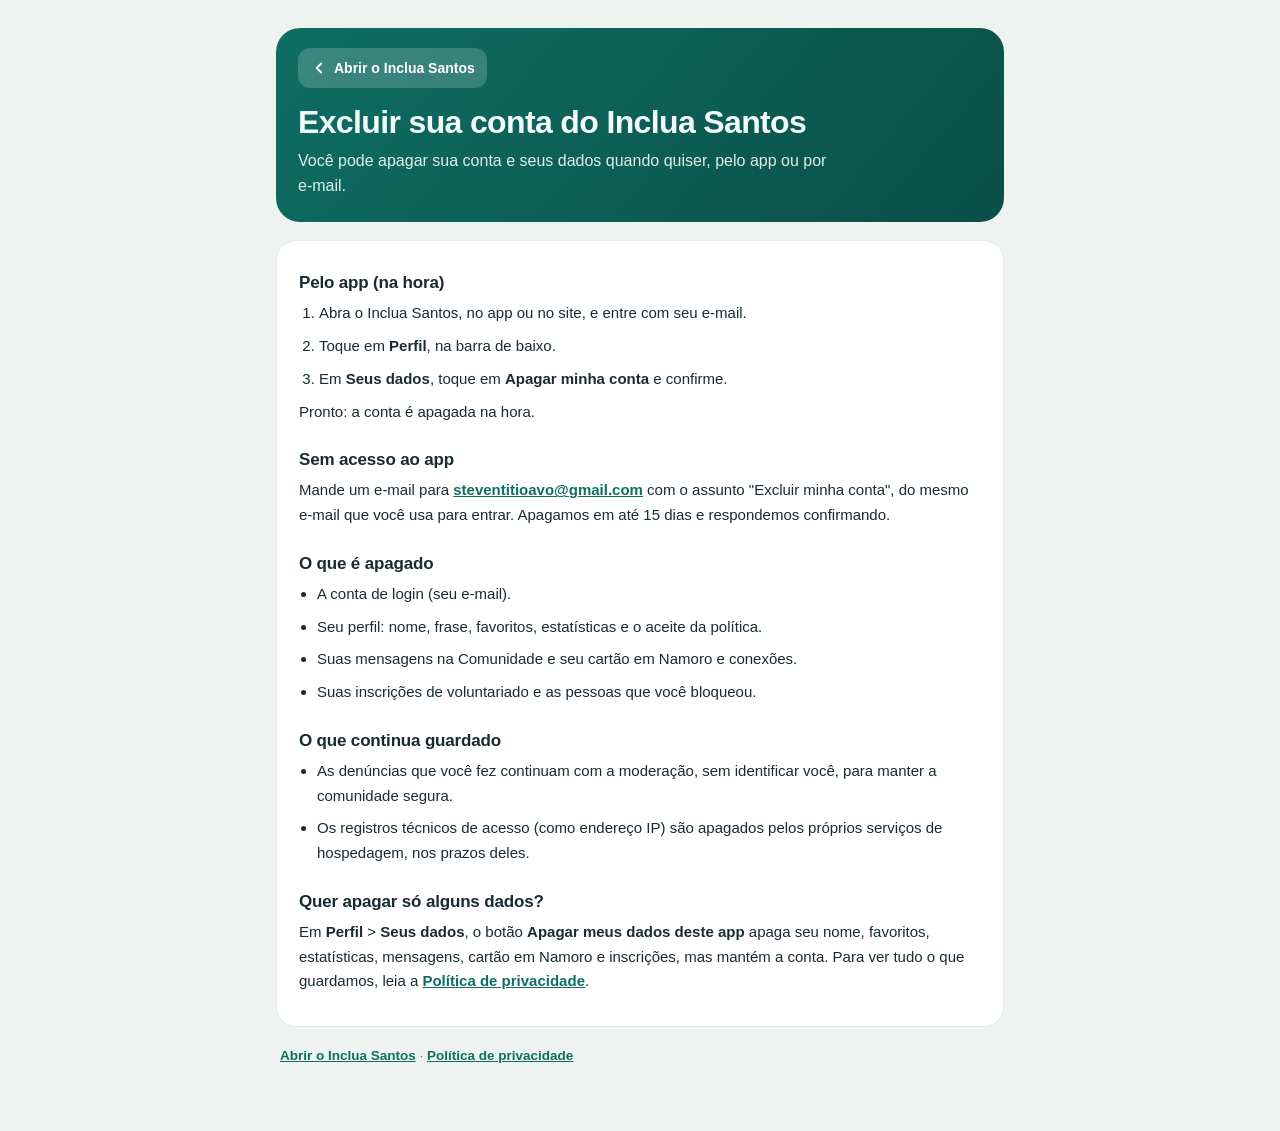
==== commit 4fef4a4b: "Contato do responsável na política e tela Saúde como no protótipo - Política de privacidade e página" ====
--- a/web/excluir-conta.html
+++ b/web/excluir-conta.html
@@ -30,7 +30,7 @@
     <p>Pronto: a conta é apagada na hora.</p>
 
     <h3>Sem acesso ao app</h3>
-    <p>Mande um e-mail para <strong class="contato-email">[e-mail de contato — a definir]</strong> com o assunto "Excluir minha conta", do mesmo e-mail que você usa para entrar. Apagamos em até 15 dias e respondemos confirmando.</p>
+    <p>Mande um e-mail para <a class="contato-email" href="mailto:steventitioavo@gmail.com">steventitioavo@gmail.com</a> com o assunto "Excluir minha conta", do mesmo e-mail que você usa para entrar. Apagamos em até 15 dias e respondemos confirmando.</p>
 
     <h3>O que é apagado</h3>
     <ul>
